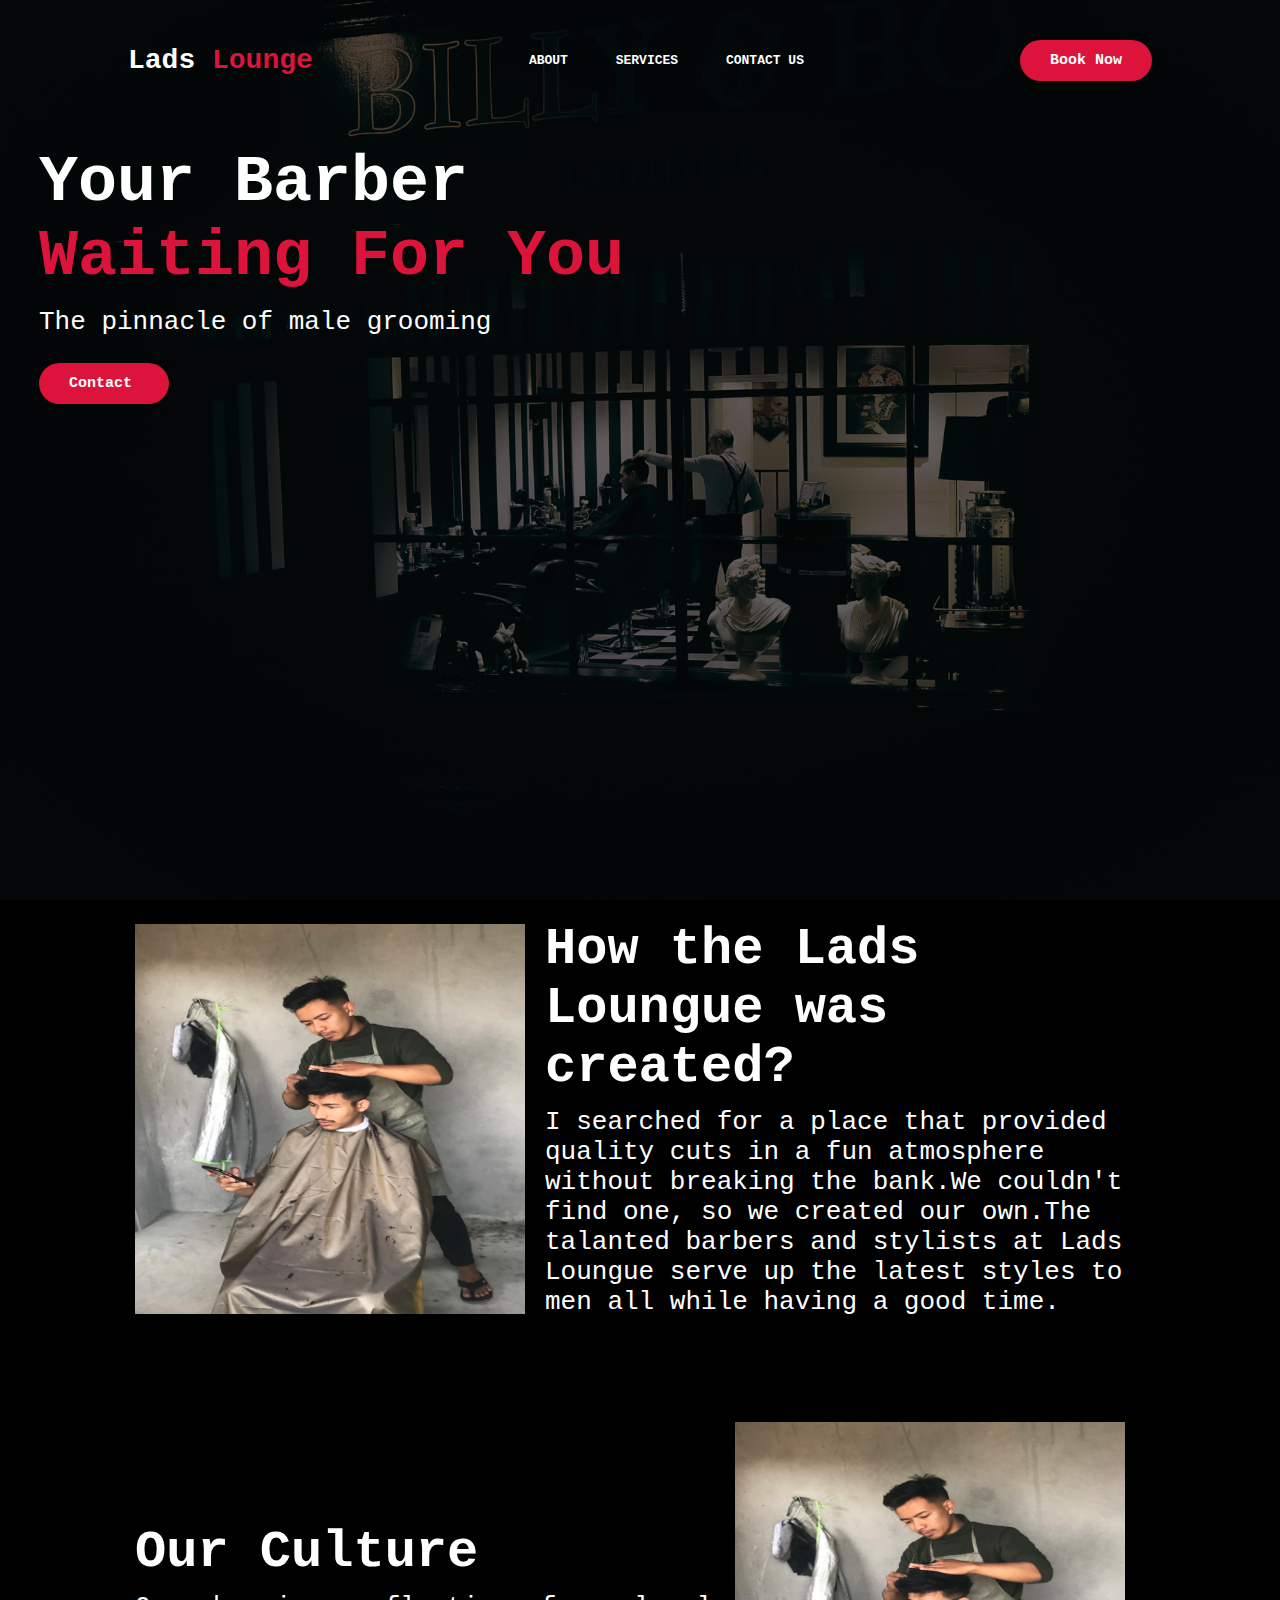
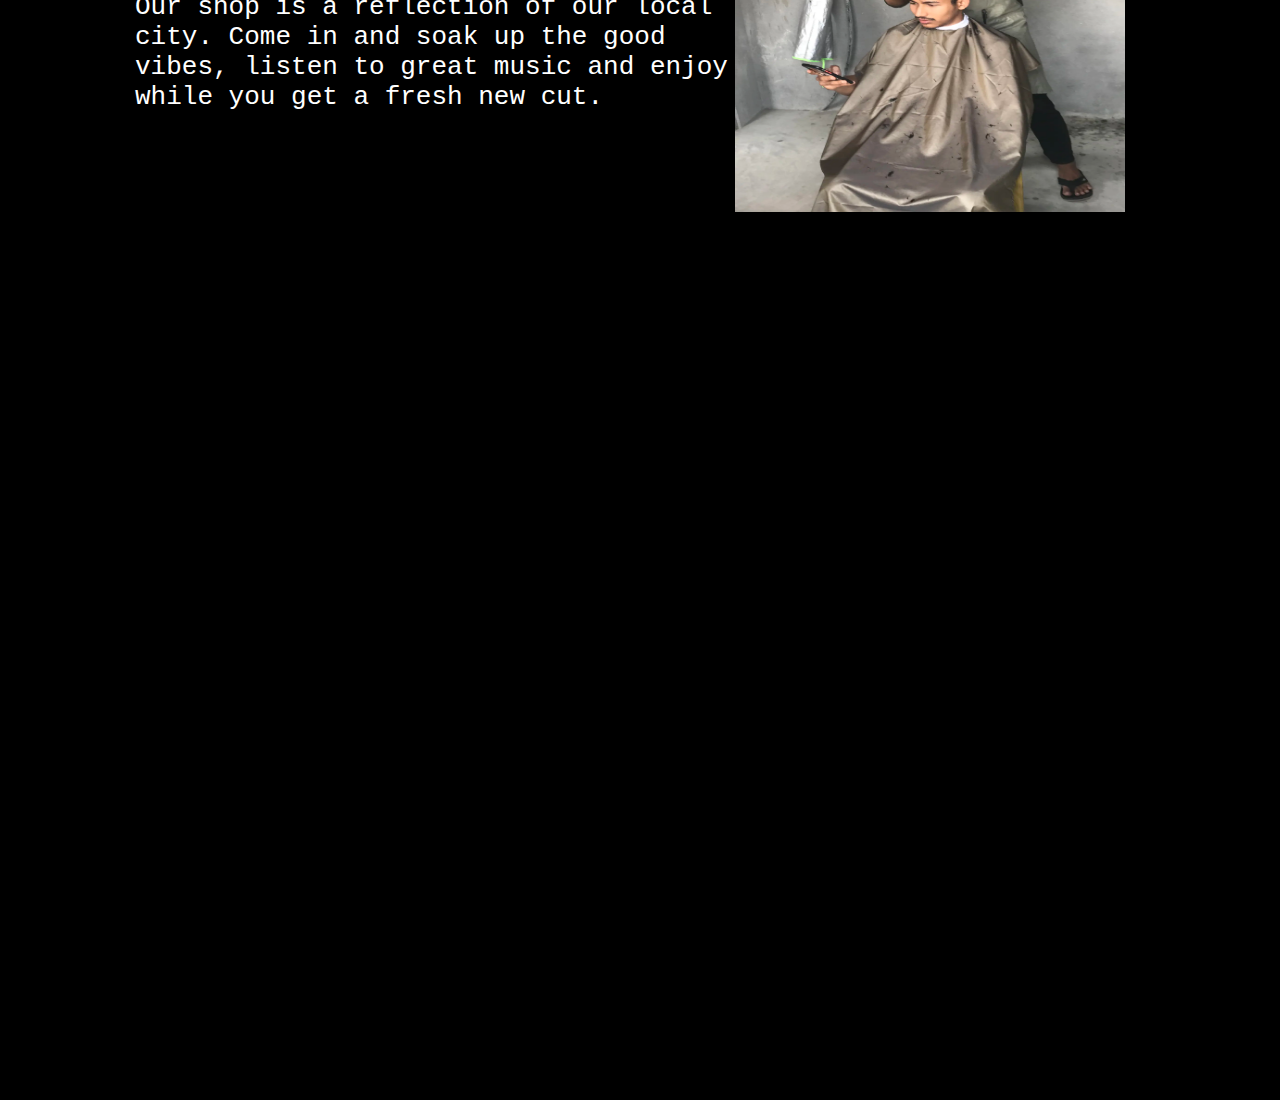
==== docs/index.html @ a29adbfb "change" ====
<!DOCTYPE html>
<html lang="en">
<head>
    <meta charset="UTF-8">
    <meta name="viewport" content="width=device-width, initial-scale=1.0">
    <title>Lads Lounge</title>
    <link rel="stylesheet" href="styles.css">
</head>
<body>
    <header class="hero">
        <nav>
            <h1 class="logo">Lads <span>Lounge</span></h1>
            <ul>
                <li><a href="#about">About</a></li>
                <li><a href="services.html">Services</a></li>
                <li><a href="#">Contact us</a></li>
            </ul>
            <button onclick="navigateToPage()">Book Now</button>
        </nav>

        <div class="home">
            <h1>Your Barber<br> <span>Waiting For You</span></h1>
            <p>The pinnacle of male grooming</p>
        </div>
        <div class="home-contact">
            <a href="#contact">Contact</a>
        </div>
        
    </header>



    <section class="about" id="about">
        <div class="container1">
            <img src="/images/IMG_0449.webp">
            <div class="text-content">
            <h2>How the Lads Loungue was created?</h2>
            <article>I searched for a place that provided quality cuts in a fun atmosphere without breaking the bank.We couldn't find one, so we created our own.The talanted barbers and stylists at Lads Loungue serve up the latest styles to men all while having a good time.</article>
        </div>
        </div>

        <div class="container2">
            <div class="text-content">
            <h2>Our Culture</h2>
            <article>Our shop is a reflection of our local city. Come in and soak up the good vibes, listen to great music and enjoy while you get a fresh new cut.</article>
        </div>
        <img src="/images/IMG_0449.webp">
        </div>



    </section>
    


    <script src="script.js"></script>
</body>
</html>
---- docs/styles.css ----
* {
    padding: 0;
    margin: 0;
    box-sizing: border-box;
    font-family: monospace;
    color: white;
}

html, body {
    width: 100%;
    height: 100%;
}

.hero {
    height: 100vh;
    width: 100%;
    background-image: linear-gradient(rgba(0,0,0,0.6),rgba(0,0,0,0.6)),url(/images/wallpaperflare.com_wallpaper.jpg);
    background-size: cover;
    background-position: center;

}

nav {
    display: flex;
    align-items: center;
    justify-content: space-between;
    padding: 40px 10% 0 10%;
}

.logo {
    color: white;
    font-size: 28px;
}

span {
    color: crimson;
}

nav ul li {
    list-style-type: none;
    display: inline-block;
    padding: 10px 20px;
}

nav ul li a {
    color: white;
    text-decoration: none;
    font-weight: bold;
    text-transform: uppercase;
}

nav ul li a:hover {
    color: crimson;
    transition:  .3s;
}

button {
    border: none;
    background: crimson;
    padding: 12px 30px;
    border-radius: 30px;
    color: white;
    font-weight: bold;
    font-size: 15px;
    transition: .4s;
}

button:hover {
    transform: scale(1.3);
    cursor: pointer;
}

.home {
    margin-top: 5rem;
    margin-left: 3rem;
}

.home h1 {
    font-size: 5rem;
 }

.home p {
    font-size: 2rem;
    margin-top: 1rem;
}

 .home-contact {
    border: none;
    background: crimson;
    padding: 12px 30px;
    border-radius: 50px;
    color: white;
    font-weight: bold;
    font-size: 15px;
    transition: .4s;
    width: 10rem;
    margin: 2rem auto auto 3rem;
}

.home-contact:hover {
    transform: scale(1.3);
    cursor: pointer;
}


.home-contact a {
    text-decoration: none;
}

.about {
    height: 200vh;
    width: 100%;
    background-color: #000;
} 

.container1 {
    display: flex;
    align-items: center; /* Vertically aligns items */
    justify-content: center; /* Horizontally aligns items */
    padding: 20px;
}

img {
    width: 30rem; /* Adjust width as needed */
    height: 30rem;
    margin-right: 20px; /* Space between image and text */
}

.text-content {
    max-width: 600px; /* Adjust width as needed */
}

.text-content h2 {
    font-size: 4rem;
    margin: 0;
}

article {
    font-size: 2rem;
    margin-top: 10px;
}

.container2 {
    display: flex;
    align-items: center; /* Vertically aligns items */
    justify-content: center; /* Horizontally aligns items */
    padding: 20px;
    margin-top: 5rem;
}

img {
    width: 30rem; /* Adjust width as needed */
    height: 30rem;
    margin-right: 20px; /* Space between image and text */
}

.text-content {
    max-width: 600px; /* Adjust width as needed */
}

.text-content h2 {
    font-size: 4rem;
    margin: 0;
}

article {
    font-size: 2rem;
    margin-top: 10px;
}
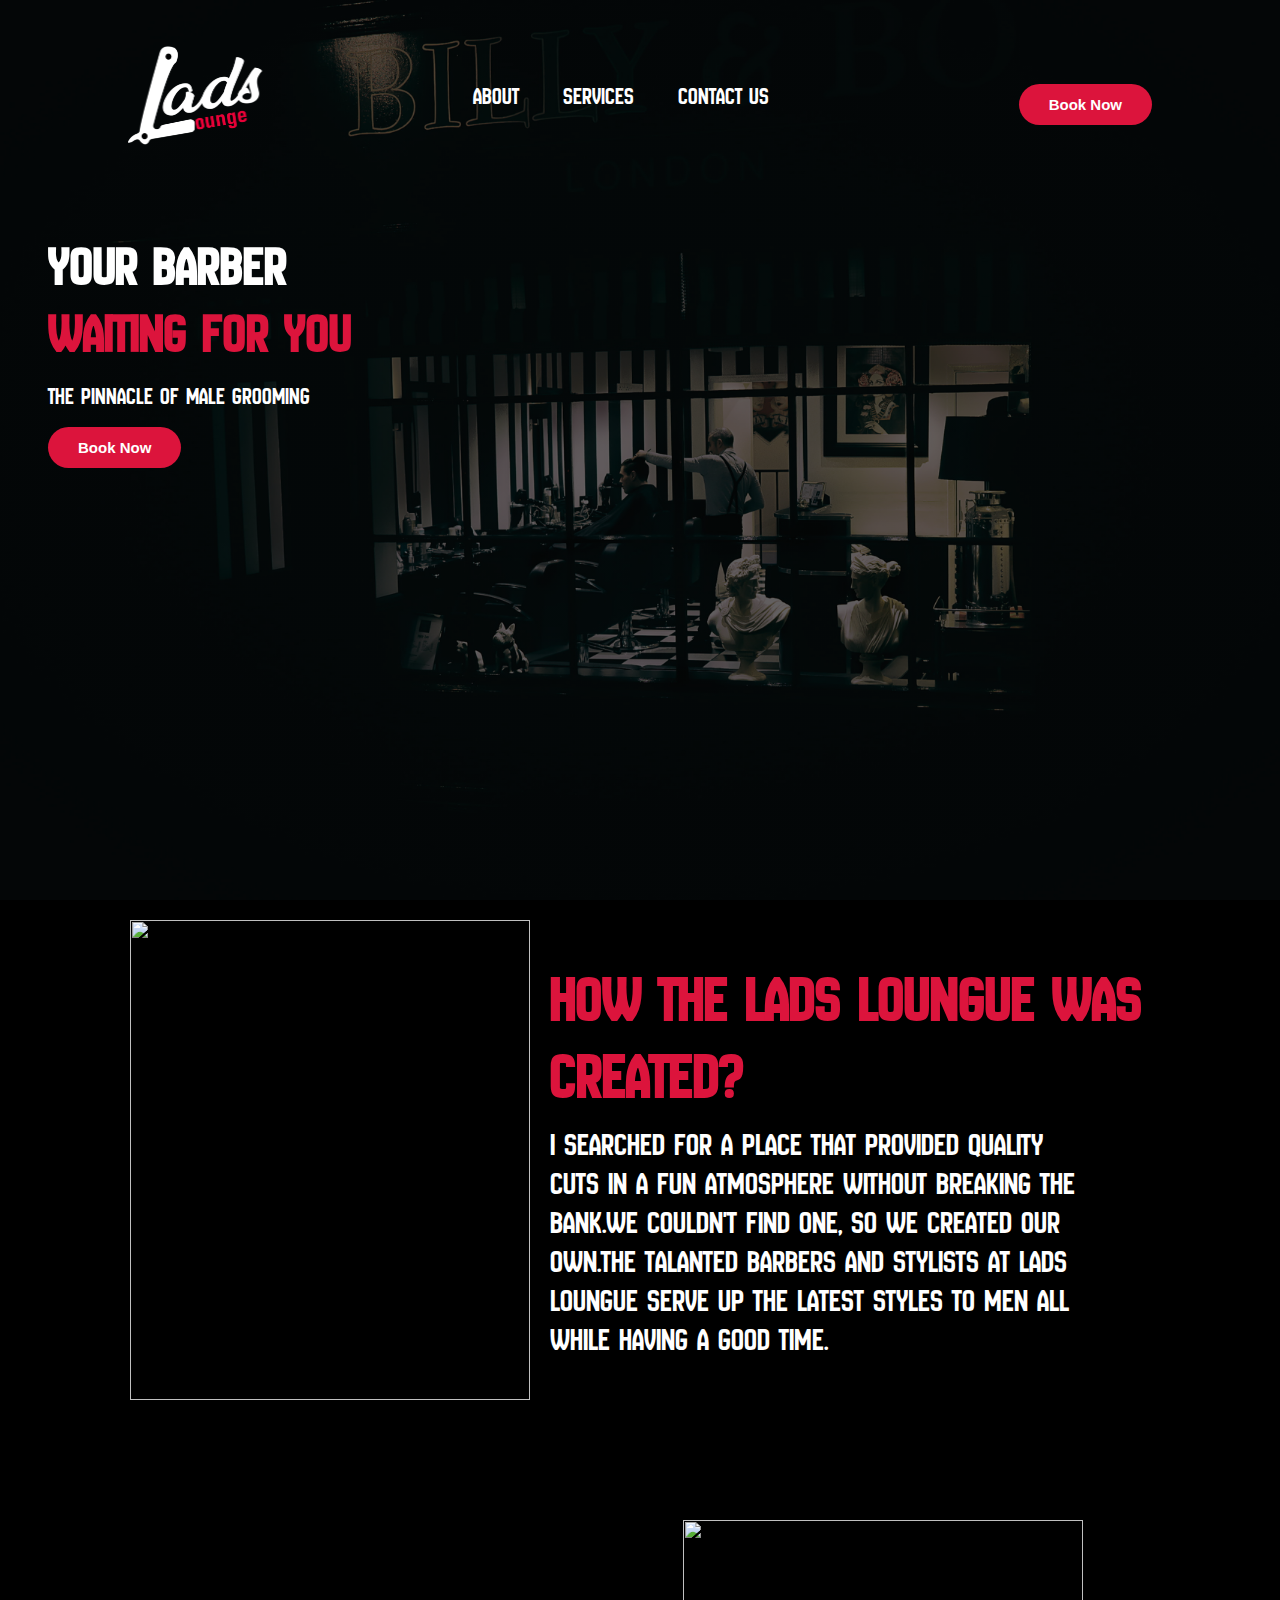
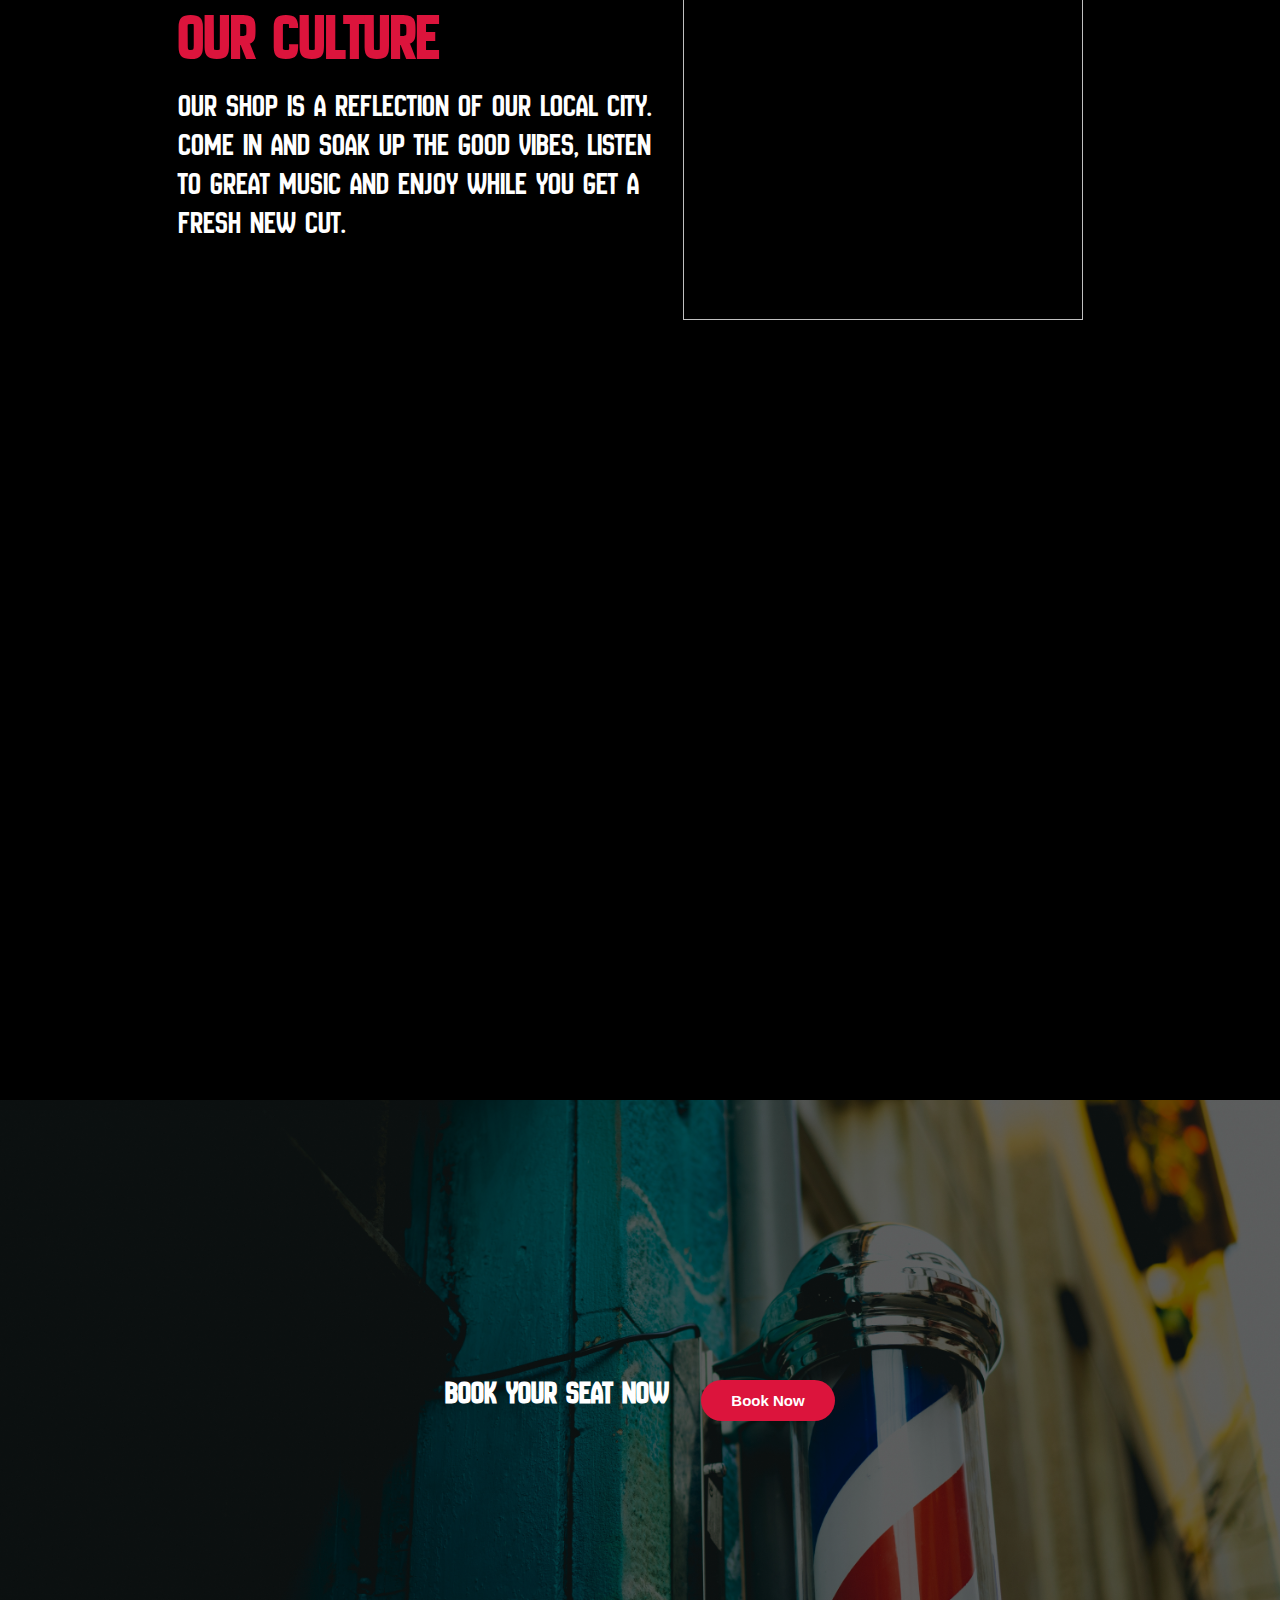
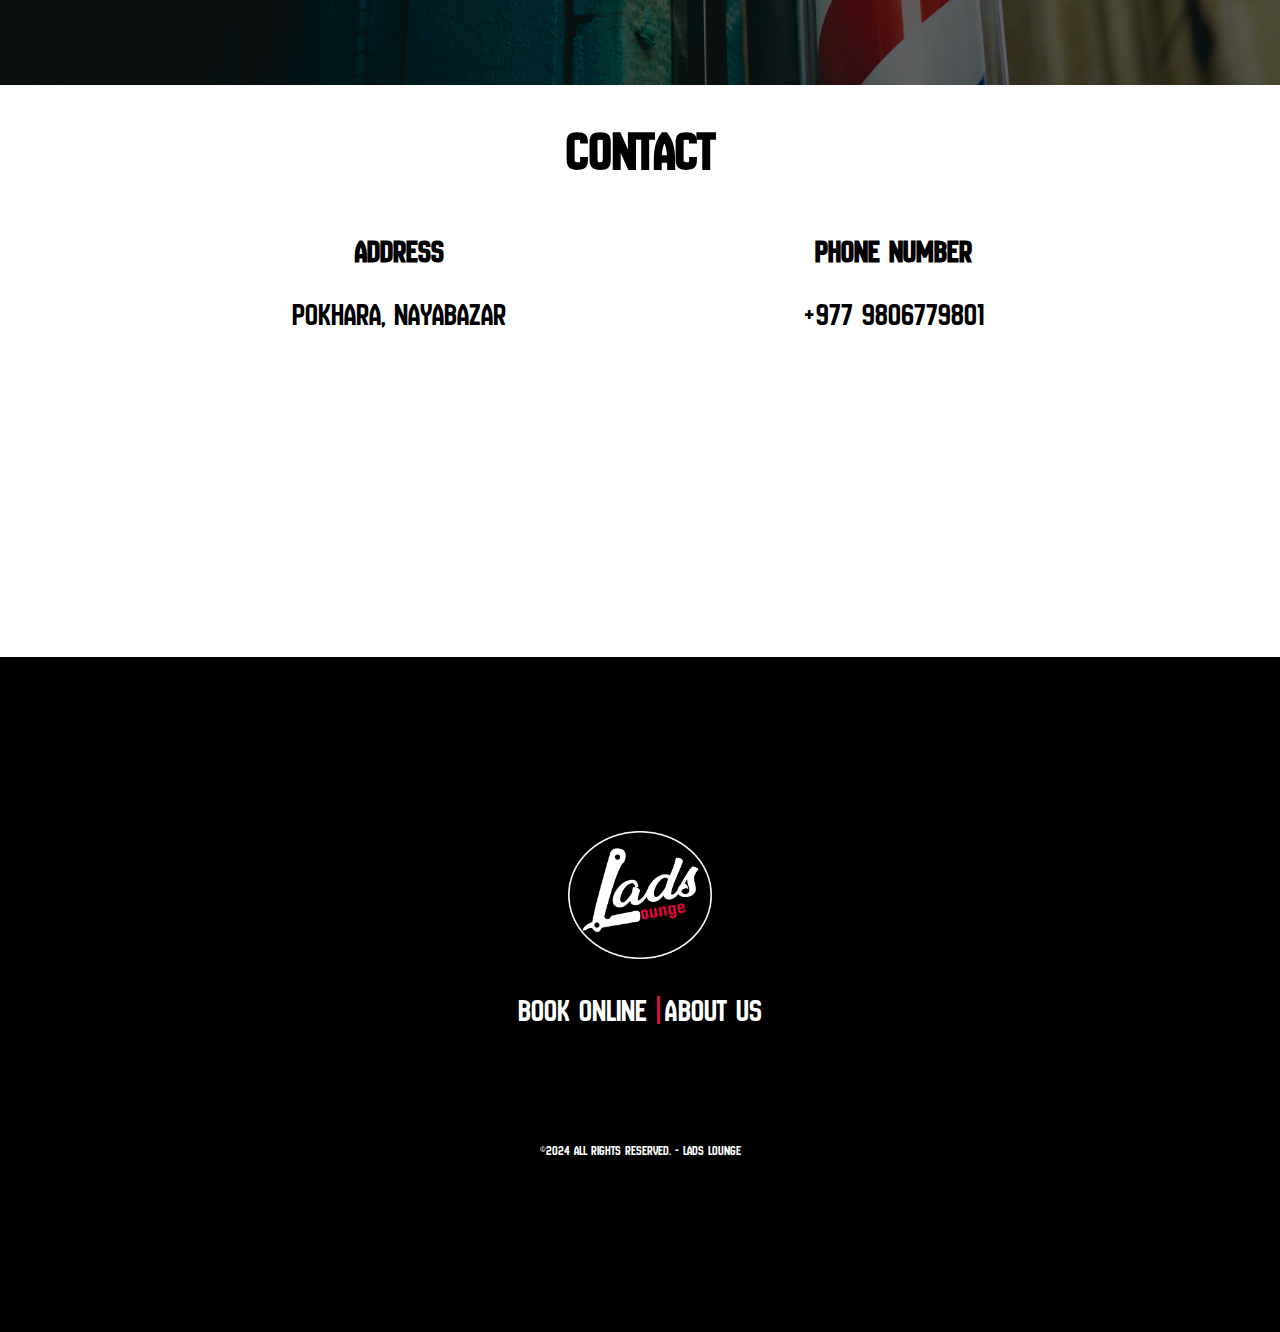
==== commit 30ca6500: "changes" ====
--- a/docs/index.html
+++ b/docs/index.html
@@ -5,15 +5,17 @@
     <meta name="viewport" content="width=device-width, initial-scale=1.0">
     <title>Lads Lounge</title>
     <link rel="stylesheet" href="styles.css">
+    <link href="https://fonts.googleapis.com/css2?family=New+Amsterdam&display=swap" rel="stylesheet"/>
+    <link href="https://cdn.jsdelivr.net/npm/remixicon@4.3.0/fonts/remixicon.css" rel="stylesheet"/>
 </head>
 <body>
     <header class="hero">
         <nav>
-            <h1 class="logo">Lads <span>Lounge</span></h1>
+            <img src="/images/ladslounge.png" alt="Lads Loungue">
             <ul>
                 <li><a href="#about">About</a></li>
                 <li><a href="services.html">Services</a></li>
-                <li><a href="#">Contact us</a></li>
+                <li><a href="#contact">Contact us</a></li>
             </ul>
             <button onclick="navigateToPage()">Book Now</button>
         </nav>
@@ -23,7 +25,7 @@
             <p>The pinnacle of male grooming</p>
         </div>
         <div class="home-contact">
-            <a href="#contact">Contact</a>
+            <button onclick="navigateToPage()">Book Now</button>
         </div>
         
     </header>
@@ -32,24 +34,52 @@
 
     <section class="about" id="about">
         <div class="container1">
-            <img src="/images/IMG_0449.webp">
+            <img src="/images/jason-leung-2seUdPQNy_I-unsplash.jpg">
             <div class="text-content">
             <h2>How the Lads Loungue was created?</h2>
-            <article>I searched for a place that provided quality cuts in a fun atmosphere without breaking the bank.We couldn't find one, so we created our own.The talanted barbers and stylists at Lads Loungue serve up the latest styles to men all while having a good time.</article>
+            <article>I searched for a place that provided quality<br> cuts in a fun atmosphere without breaking the bank.We couldn't find one, so we created our own.The talanted barbers and stylists at Lads Loungue serve up the latest styles to men all<br> while having a good time.</article>
         </div>
         </div>
 
         <div class="container2">
             <div class="text-content">
             <h2>Our Culture</h2>
-            <article>Our shop is a reflection of our local city. Come in and soak up the good vibes, listen to great music and enjoy while you get a fresh new cut.</article>
+            <article>Our shop is a reflection of our local city.<br> Come in and soak up the good vibes, listen<br> to great music and enjoy while you get a<br> fresh new cut.</article>
         </div>
-        <img src="/images/IMG_0449.webp">
+        <img src="/images/agustin-fernandez-Znyjl9pbaUs-unsplash.jpg">
         </div>
+    </section>
 
+    <div class="booking">
+        <h1>Book Your seat now</h1>
+        <button onclick="navigateToPage()">Book Now</button>
+    </div>
+
+    <section class="contact" id="contact">
+        <h2>Contact</h2>
+        <div class="icon-container">
+        <div class="location">
+            <h2>Address</h2>
+            <p><i class="ri-map-pin-fill"></i>Pokhara, Nayabazar</p>
+        </div>
+        <div class="number">
+            <h2>Phone number</h2>
+            <p><i class="ri-phone-fill"></i>+977 9806779801</p>
+        </div>
+    </div>
 
 
     </section>
+
+    <footer>
+        <img src="/images/lads.png" alt="logo">
+        <ul>
+            <li><a href="booking.html">Book online <span>|</span></a></li>
+            <li><a href="services.html"> About us </a></li>
+        </ul>
+
+        <p class="copyright">&copy;2024  All rights reserved. - Lads Lounge</p>
+    </footer>
     
 
 
--- a/docs/styles.css
+++ b/docs/styles.css
@@ -1,4 +1,3 @@
-
 
 
 
@@ -6,19 +5,21 @@
     padding: 0;
     margin: 0;
     box-sizing: border-box;
-    font-family: monospace;
     color: white;
 }
 
 html, body {
     width: 100%;
     height: 100%;
+    font-family: "New Amsterdam", sans-serif;
+    font-style: normal;
 }
 
 .hero {
     height: 100vh;
     width: 100%;
-    background-image: linear-gradient(rgba(0,0,0,0.6),rgba(0,0,0,0.6)),url(/images/wallpaperflare.com_wallpaper.jpg);
+    background-image: linear-gradient(rgba(0,0,0,0.6),rgba(0,0,0,0.6)),
+    url(/images/blackTheme.jpg);
     background-size: cover;
     background-position: center;
 
@@ -31,9 +32,11 @@
     padding: 40px 10% 0 10%;
 }
 
-.logo {
+header img {
     color: white;
     font-size: 28px;
+    width: 9rem;
+    height: 7rem;
 }
 
 span {
@@ -44,12 +47,13 @@
     list-style-type: none;
     display: inline-block;
     padding: 10px 20px;
+    
 }
 
 nav ul li a {
     color: white;
+    font-size: 1.5rem;
     text-decoration: none;
-    font-weight: bold;
     text-transform: uppercase;
 }
 
@@ -80,36 +84,33 @@
 }
 
 .home h1 {
-    font-size: 5rem;
+    font-size: 3.5rem;
  }
 
 .home p {
-    font-size: 2rem;
+    font-size: 1.5rem;
     margin-top: 1rem;
-}
-
- .home-contact {
+    color: white;
+}
+
+button {
     border: none;
     background: crimson;
     padding: 12px 30px;
-    border-radius: 50px;
+    border-radius: 30px;
     color: white;
     font-weight: bold;
     font-size: 15px;
     transition: .4s;
-    width: 10rem;
-    margin: 2rem auto auto 3rem;
-}
-
-.home-contact:hover {
+    margin-left: 3rem;
+    margin-top: 1rem;
+}
+
+button:hover {
     transform: scale(1.3);
     cursor: pointer;
 }
 
-
-.home-contact a {
-    text-decoration: none;
-}
 
 .about {
     height: 200vh;
@@ -124,10 +125,10 @@
     padding: 20px;
 }
 
-img {
-    width: 30rem; /* Adjust width as needed */
+.container1 img {
+    width: 25rem; 
     height: 30rem;
-    margin-right: 20px; /* Space between image and text */
+    margin-right: 20px; 
 }
 
 .text-content {
@@ -135,11 +136,12 @@
 }
 
 .text-content h2 {
-    font-size: 4rem;
+    font-size: 1rem;
     margin: 0;
-}
-
-article {
+    color: crimson;
+}
+
+.container1 article {
     font-size: 2rem;
     margin-top: 10px;
 }
@@ -152,9 +154,9 @@
     margin-top: 5rem;
 }
 
-img {
-    width: 30rem; /* Adjust width as needed */
-    height: 30rem;
+.container2 img {
+    width: 25rem; /* Adjust width as needed */
+    height: 25rem;
     margin-right: 20px; /* Space between image and text */
 }
 
@@ -167,7 +169,152 @@
     margin: 0;
 }
 
-article {
+.container2 article {
     font-size: 2rem;
     margin-top: 10px;
-}+    margin-right: 2rem;
+}
+
+.booking {
+    background-image: linear-gradient(rgba(0,0,0,0.6),rgba(0,0,0,0.6)),url(/images/dan-gold-07AAmZ1dECU-unsplash.jpg);
+    background-size: cover;
+    background-position: center;
+
+    height: 65vh;
+    width: 100%;
+    display: flex;
+    align-items: center;
+    justify-content: center;
+}
+
+.booking h1 {
+    color: white;
+}
+
+.booking button{
+    margin-left: 2rem;
+}
+
+/* styling the contact element */
+
+.contact {
+    width: 100%;
+    height: 60vh;
+    background-color: white;
+    color: #000;
+}
+
+.contact h2 {
+    color: #000;
+    text-align: center;
+    margin-top: 2rem;
+    font-size: 3.5rem;
+}
+
+.icon-container {
+    display: flex;
+    flex-direction: row;
+    align-items: center;
+    justify-content: space-evenly;
+}
+
+.location {
+    color: #000;
+    font-size: 2rem;
+}
+
+.location h2 {
+  text-align: center;
+  color: #000;
+  font-size: 2rem;
+  margin-top: 2rem;
+  padding: 1rem;
+}
+
+.location p {
+    text-align: center;
+    color: #000;
+    font-size: 2rem;
+    margin-top: 0.5rem;
+}
+
+.location i {
+    color: #000;
+    font-size: 2rem;
+}
+
+.number {
+    color: #000;
+    font-size: 2rem;
+}
+
+.number h2 {
+  text-align: center;
+  color: #000;
+  font-size: 2rem;
+  margin-top: 2rem;
+  padding: 1rem;
+}
+
+.number p {
+    text-align: center;
+    color: #000;
+    font-size: 2rem;
+    margin-top: 0.5rem;
+}
+
+.number i {
+    color: #000;
+    font-size: 2rem;
+}
+
+
+
+
+/* styling the footer element */
+
+footer {
+    height: 75vh;
+    width: 100%;
+    background-color: black;
+    display: flex;
+    flex-direction: column;
+    align-items: center;
+    justify-content: center;
+}
+
+footer img {
+    width: 9rem;
+    height: 8rem;
+    
+}
+
+footer ul {
+    margin-top: 2rem;
+    list-style: none;
+    
+}
+footer ul li {
+    display: inline-block;
+}
+
+footer ul li a {
+    text-decoration: none;
+    font-size: 2rem;
+    text-transform: uppercase;
+}
+
+footer ul a:hover {
+    color: crimson;
+}
+
+.copyright {
+    font-size: 0.9rem;
+    margin-top: 7rem;
+    color: white;
+}
+
+
+
+/*  styling for other devices with media query */
+
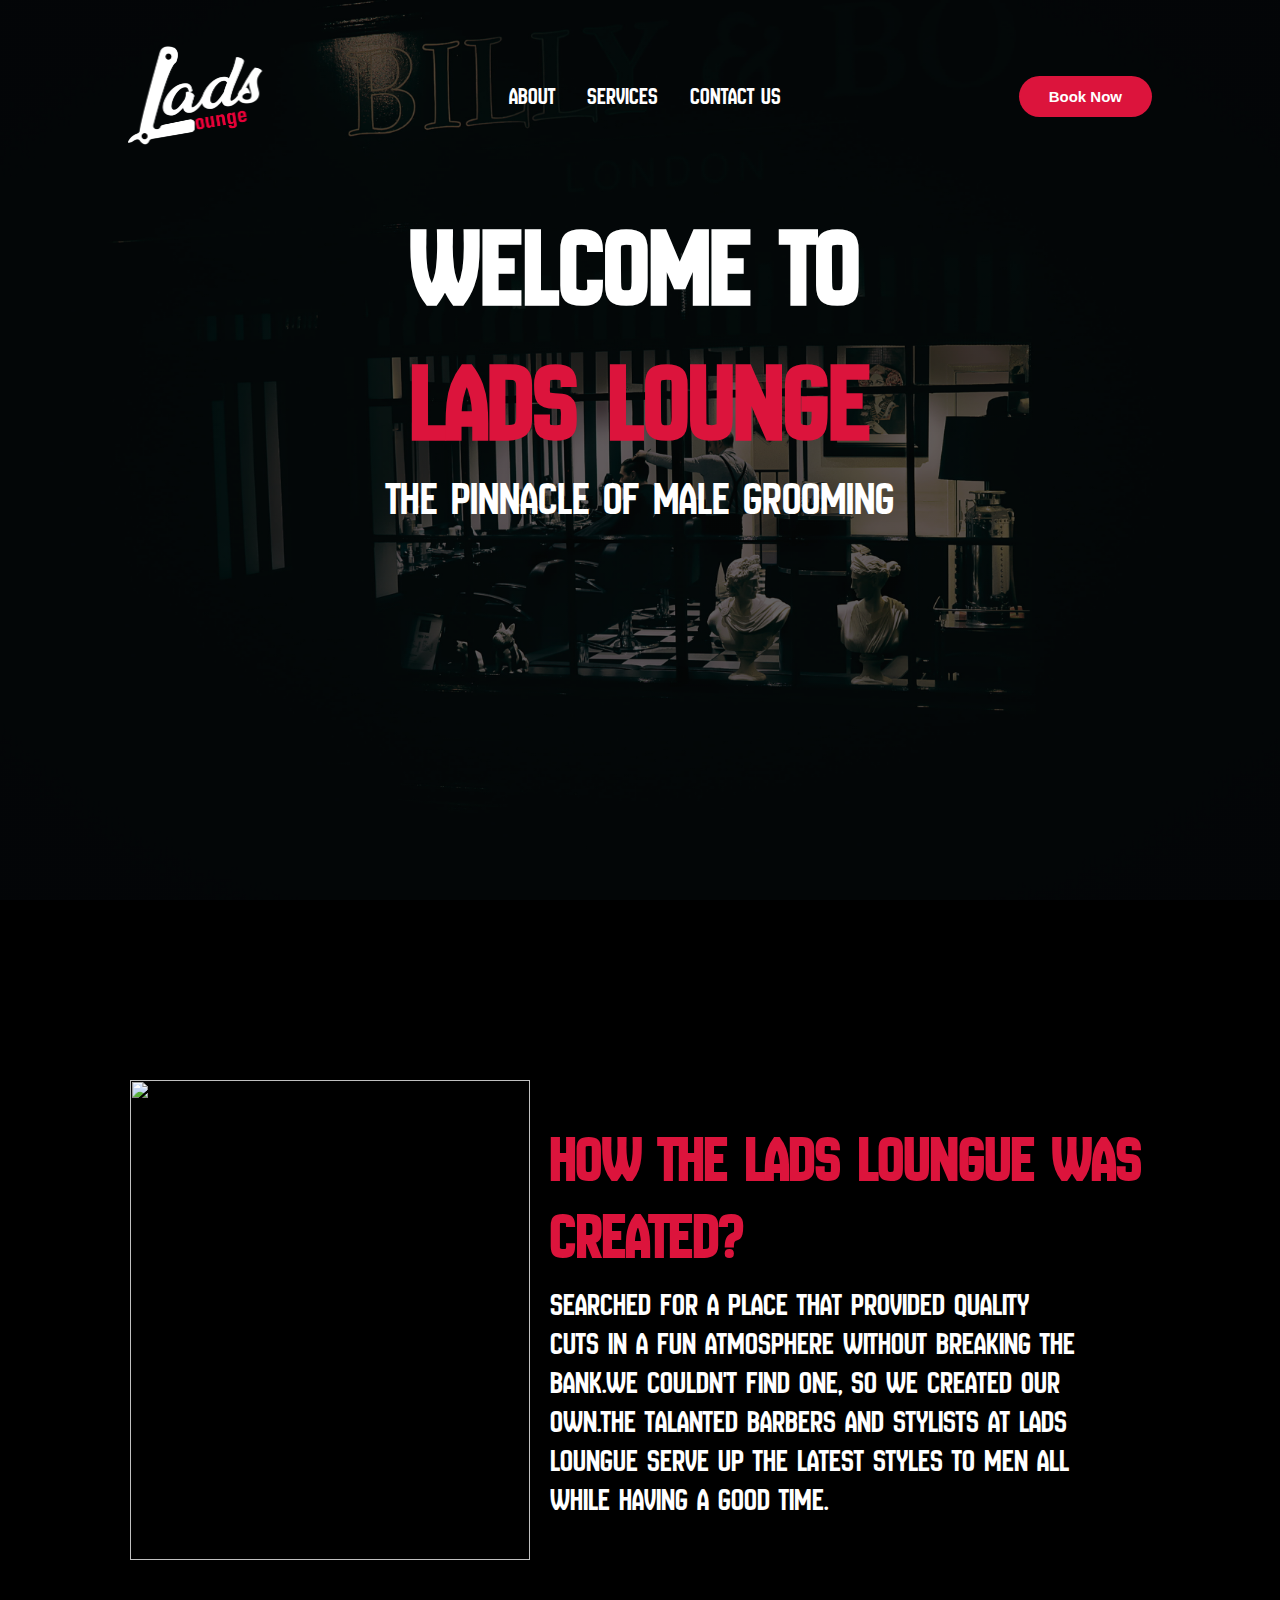
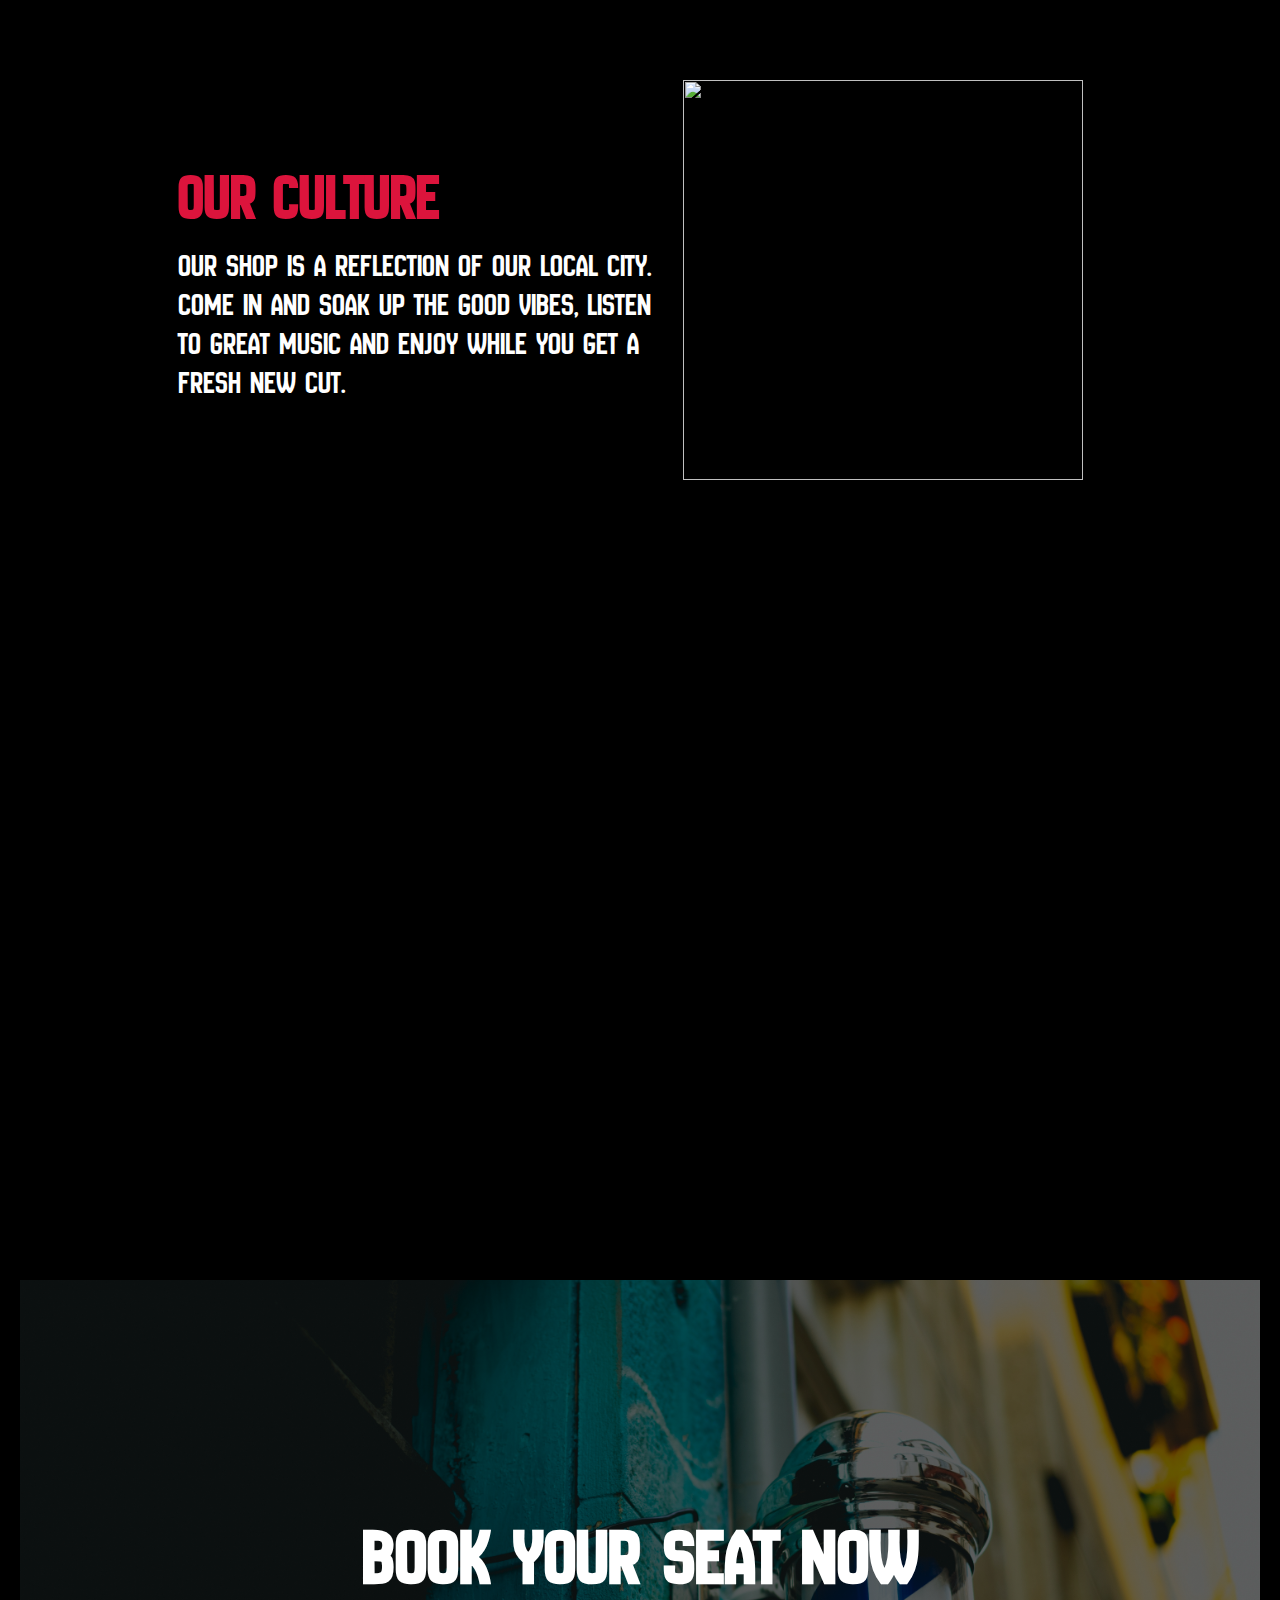
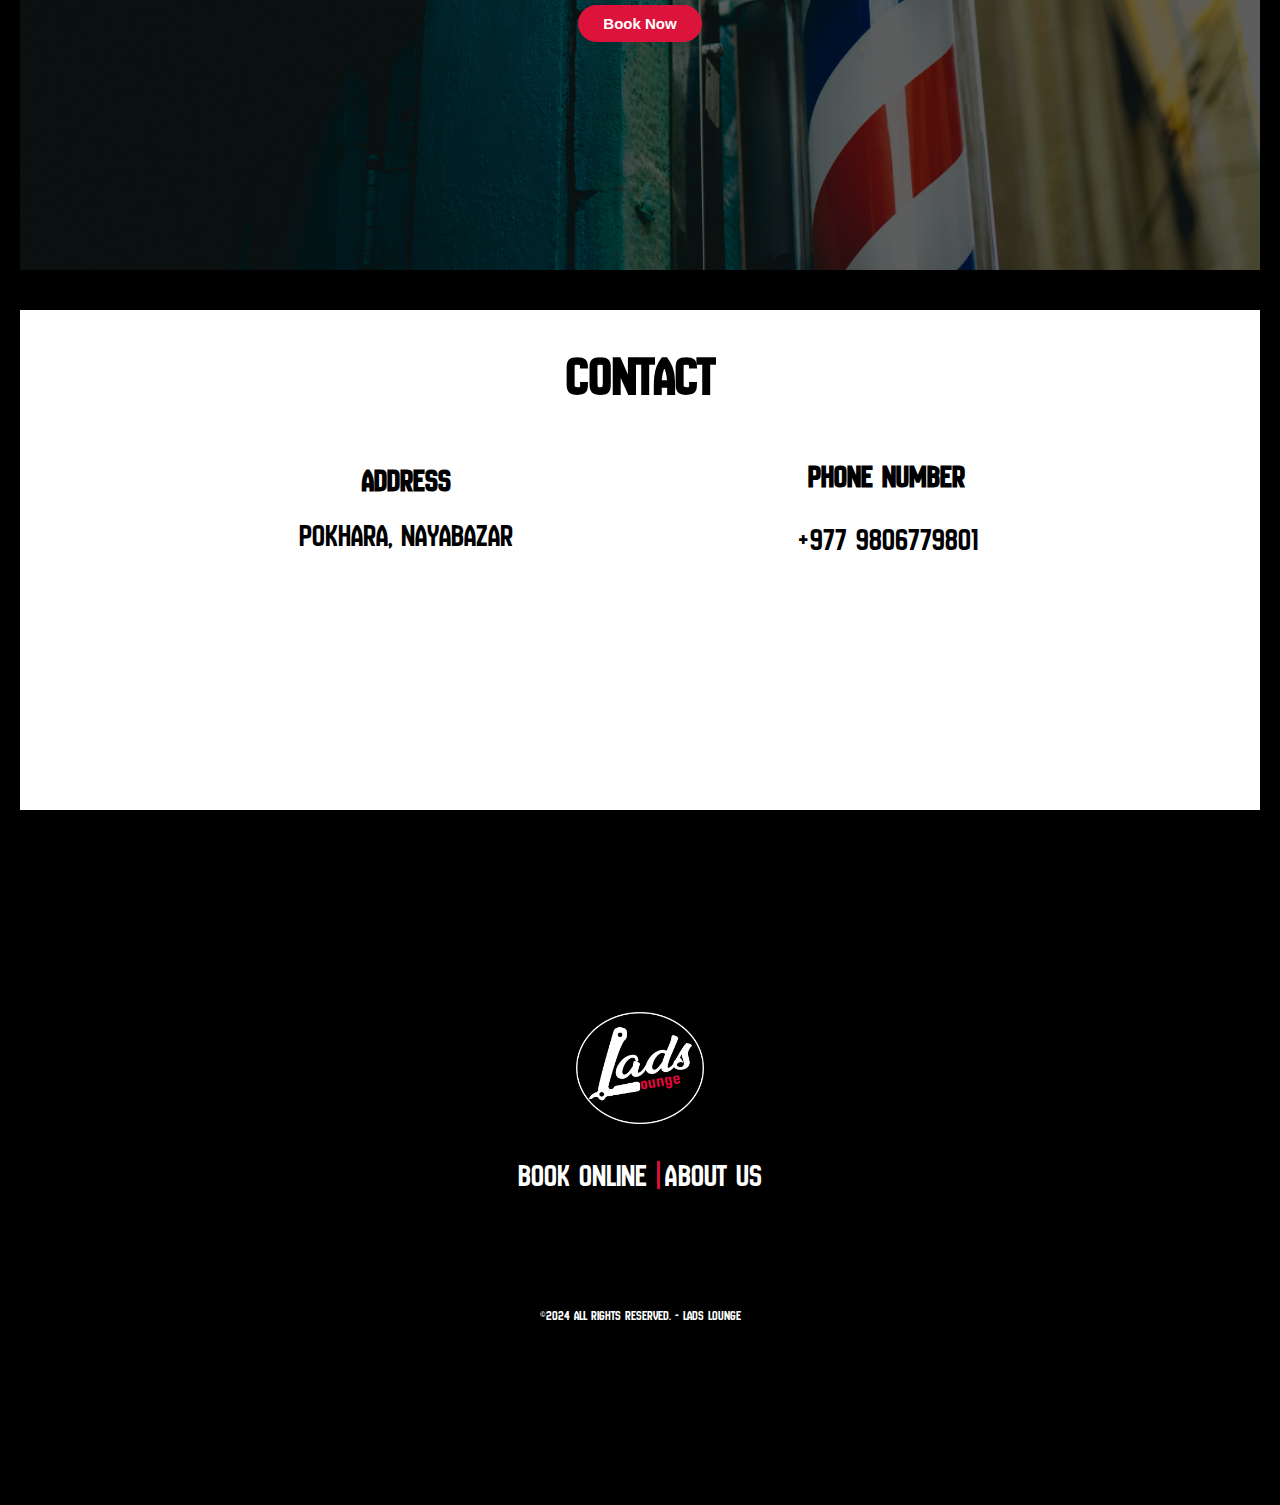
==== commit c1624ce8: "all change" ====
--- a/docs/index.html
+++ b/docs/index.html
@@ -7,26 +7,36 @@
     <link rel="stylesheet" href="styles.css">
     <link href="https://fonts.googleapis.com/css2?family=New+Amsterdam&display=swap" rel="stylesheet"/>
     <link href="https://cdn.jsdelivr.net/npm/remixicon@4.3.0/fonts/remixicon.css" rel="stylesheet"/>
+   
 </head>
 <body>
     <header class="hero">
-        <nav>
+        <nav class="navbar">
             <img src="/images/ladslounge.png" alt="Lads Loungue">
+            <a href="#" class="toggle-button">
+                <span class="bar"></span>
+                <span class="bar"></span>
+                <span class="bar"></span>
+            </a>
+            <div class="navbar-links">
             <ul>
                 <li><a href="#about">About</a></li>
                 <li><a href="services.html">Services</a></li>
                 <li><a href="#contact">Contact us</a></li>
             </ul>
-            <button onclick="navigateToPage()">Book Now</button>
+    </div> 
+    <button onclick="navigateToPage()">Book Now</button>
         </nav>
 
         <div class="home">
-            <h1>Your Barber<br> <span>Waiting For You</span></h1>
+            <h1>Welcome To<br> <span>Lads Lounge</span></h1>
             <p>The pinnacle of male grooming</p>
+
+            <div class="home-contact">
+                <button onclick="navigateToPage()">Book Now</button>
+            </div>
         </div>
-        <div class="home-contact">
-            <button onclick="navigateToPage()">Book Now</button>
-        </div>
+        
         
     </header>
 
@@ -37,7 +47,7 @@
             <img src="/images/jason-leung-2seUdPQNy_I-unsplash.jpg">
             <div class="text-content">
             <h2>How the Lads Loungue was created?</h2>
-            <article>I searched for a place that provided quality<br> cuts in a fun atmosphere without breaking the bank.We couldn't find one, so we created our own.The talanted barbers and stylists at Lads Loungue serve up the latest styles to men all<br> while having a good time.</article>
+            <article> searched for a place that provided quality<br> cuts in a fun atmosphere without breaking the bank.We couldn't find one, so we created our own.The talanted barbers and stylists at Lads Loungue serve up the latest styles to men all<br> while having a good time.</article>
         </div>
         </div>
 
@@ -50,7 +60,7 @@
         </div>
     </section>
 
-    <div class="booking">
+    <div class="booking" id="booking">
         <h1>Book Your seat now</h1>
         <button onclick="navigateToPage()">Book Now</button>
     </div>
@@ -77,12 +87,10 @@
             <li><a href="booking.html">Book online <span>|</span></a></li>
             <li><a href="services.html"> About us </a></li>
         </ul>
-
         <p class="copyright">&copy;2024  All rights reserved. - Lads Lounge</p>
     </footer>
     
 
-
     <script src="script.js"></script>
 </body>
 </html>--- a/docs/styles.css
+++ b/docs/styles.css
@@ -11,6 +11,7 @@
 html, body {
     width: 100%;
     height: 100%;
+    background-color: #000;
     font-family: "New Amsterdam", sans-serif;
     font-style: normal;
 }
@@ -19,13 +20,13 @@
     height: 100vh;
     width: 100%;
     background-image: linear-gradient(rgba(0,0,0,0.6),rgba(0,0,0,0.6)),
-    url(/images/blackTheme.jpg);
+    url(/images/hero.png);
     background-size: cover;
     background-position: center;
-
-}
-
-nav {
+}
+
+
+.navbar {
     display: flex;
     align-items: center;
     justify-content: space-between;
@@ -34,7 +35,6 @@
 
 header img {
     color: white;
-    font-size: 28px;
     width: 9rem;
     height: 7rem;
 }
@@ -43,26 +43,32 @@
     color: crimson;
 }
 
-nav ul li {
-    list-style-type: none;
-    display: inline-block;
-    padding: 10px 20px;
-    
-}
-
-nav ul li a {
+.navbar-links ul {
+    margin: 0;
+    padding: 0;
+    display: flex;
+}
+
+.navbar-links li {
+    list-style: none;
+}
+
+.navbar-links li a {
     color: white;
     font-size: 1.5rem;
     text-decoration: none;
-    text-transform: uppercase;
-}
-
-nav ul li a:hover {
+    display: block;
+    padding: 1rem;
+}
+
+.navbar-links ul li a:hover {
     color: crimson;
     transition:  .3s;
 }
 
-button {
+
+.navbar button {
+    margin: 0;
     border: none;
     background: crimson;
     padding: 12px 30px;
@@ -73,27 +79,51 @@
     transition: .4s;
 }
 
-button:hover {
+.navbar button:hover {
     transform: scale(1.3);
     cursor: pointer;
 }
 
+/*  toggle button */
+
+.toggle-button {
+    position: absolute;
+    top: 6rem;
+    right: 3.5rem;
+    display: none;
+    flex-direction: column;
+    justify-content: space-between;
+    width: 30px;
+    height: 21px;
+}
+
+.toggle-button .bar {
+    height: 3px;
+    width: 100%;
+    background-color: white;
+    border-radius: 10px;
+}
+
+
 .home {
-    margin-top: 5rem;
-    margin-left: 3rem;
+    display: flex;
+    flex-direction: column;
+    align-items: center;
+    justify-content: center;
 }
 
 .home h1 {
-    font-size: 3.5rem;
+    margin-top: 3rem;
+    font-size: 7rem;
  }
 
 .home p {
-    font-size: 1.5rem;
-    margin-top: 1rem;
-    color: white;
-}
-
-button {
+    font-size: 3rem;
+    color: white;
+}
+
+.home-contact button {
+    display: none;
     border: none;
     background: crimson;
     padding: 12px 30px;
@@ -106,13 +136,17 @@
     margin-top: 1rem;
 }
 
-button:hover {
+.home-contact button:hover {
     transform: scale(1.3);
     cursor: pointer;
 }
 
 
+
+/* styling the about  section */
+
 .about {
+    margin-top: 10rem;
     height: 200vh;
     width: 100%;
     background-color: #000;
@@ -120,8 +154,8 @@
 
 .container1 {
     display: flex;
-    align-items: center; /* Vertically aligns items */
-    justify-content: center; /* Horizontally aligns items */
+    align-items: center; 
+    justify-content: center; 
     padding: 20px;
 }
 
@@ -132,7 +166,7 @@
 }
 
 .text-content {
-    max-width: 600px; /* Adjust width as needed */
+    max-width: 600px;
 }
 
 .text-content h2 {
@@ -148,20 +182,20 @@
 
 .container2 {
     display: flex;
-    align-items: center; /* Vertically aligns items */
-    justify-content: center; /* Horizontally aligns items */
+    align-items: center; 
+    justify-content: center; 
     padding: 20px;
     margin-top: 5rem;
 }
 
 .container2 img {
-    width: 25rem; /* Adjust width as needed */
+    width: 25rem; 
     height: 25rem;
-    margin-right: 20px; /* Space between image and text */
+    margin-right: 20px; 
 }
 
 .text-content {
-    max-width: 600px; /* Adjust width as needed */
+    max-width: 600px; 
 }
 
 .text-content h2 {
@@ -176,25 +210,42 @@
 }
 
 .booking {
-    background-image: linear-gradient(rgba(0,0,0,0.6),rgba(0,0,0,0.6)),url(/images/dan-gold-07AAmZ1dECU-unsplash.jpg);
+    background-image: linear-gradient(rgba(0,0,0,0.6),rgba(0,0,0,0.6)),
+    url(/images/dan-gold-07AAmZ1dECU-unsplash.jpg);
     background-size: cover;
     background-position: center;
-
-    height: 65vh;
-    width: 100%;
-    display: flex;
+    height: 70vh;
+    width: 100%;
+    display: flex;
+    flex-direction: column;
     align-items: center;
     justify-content: center;
 }
 
+#booking {
+    border: 20px solid #000000;
+}
+
 .booking h1 {
     color: white;
-}
-
-.booking button{
-    margin-left: 2rem;
-}
-
+    font-size: 5rem;
+}
+
+.booking button {
+    border: none;
+    background: crimson;
+    padding: 10px 25px;
+    border-radius: 30px;
+    color: white;
+    font-weight: bold;
+    font-size: 15px;
+    transition: .4s;
+}
+
+.booking button:hover {
+    transform: scale(1.3);
+    cursor: pointer;
+}
 /* styling the contact element */
 
 .contact {
@@ -202,6 +253,8 @@
     height: 60vh;
     background-color: white;
     color: #000;
+    border: 20px solid #000000;
+
 }
 
 .contact h2 {
@@ -227,7 +280,6 @@
   text-align: center;
   color: #000;
   font-size: 2rem;
-  margin-top: 2rem;
   padding: 1rem;
 }
 
@@ -235,7 +287,6 @@
     text-align: center;
     color: #000;
     font-size: 2rem;
-    margin-top: 0.5rem;
 }
 
 .location i {
@@ -284,8 +335,8 @@
 }
 
 footer img {
-    width: 9rem;
-    height: 8rem;
+    width: 8rem;
+    height: 7rem;
     
 }
 
@@ -318,3 +369,58 @@
 
 /*  styling for other devices with media query */
 
+@media (max-width: 800px) {
+
+    .toggle-button {
+        display: flex;
+    }
+
+    .navbar-links {
+       width: 100%;
+       display: none;
+    }
+    
+    .navbar {
+        flex-direction: column;
+        align-items: flex-start;
+
+    }
+
+    .navbar button {
+        display: none;
+    }
+
+    .navbar-links ul {
+        width: 100%;
+        flex-direction: column;
+    }
+
+    .navbar-links li {
+        text-align: center;
+    }
+
+    .navbar-links li a {
+        padding: .5rem 1rem;
+    }
+
+    .navbar-links.active {
+        display: flex;
+    }
+
+    .home-contact button {
+        display: flex;
+    }
+
+}
+
+@media (width: 480px) {
+
+    .hero {
+        height: 60vh; 
+        background-image: linear-gradient(rgba(0, 0, 0, 0.7), rgba(0, 0, 0, 0.7)),
+            url(/images/hero.png); 
+        background-position: center; 
+}
+
+
+}